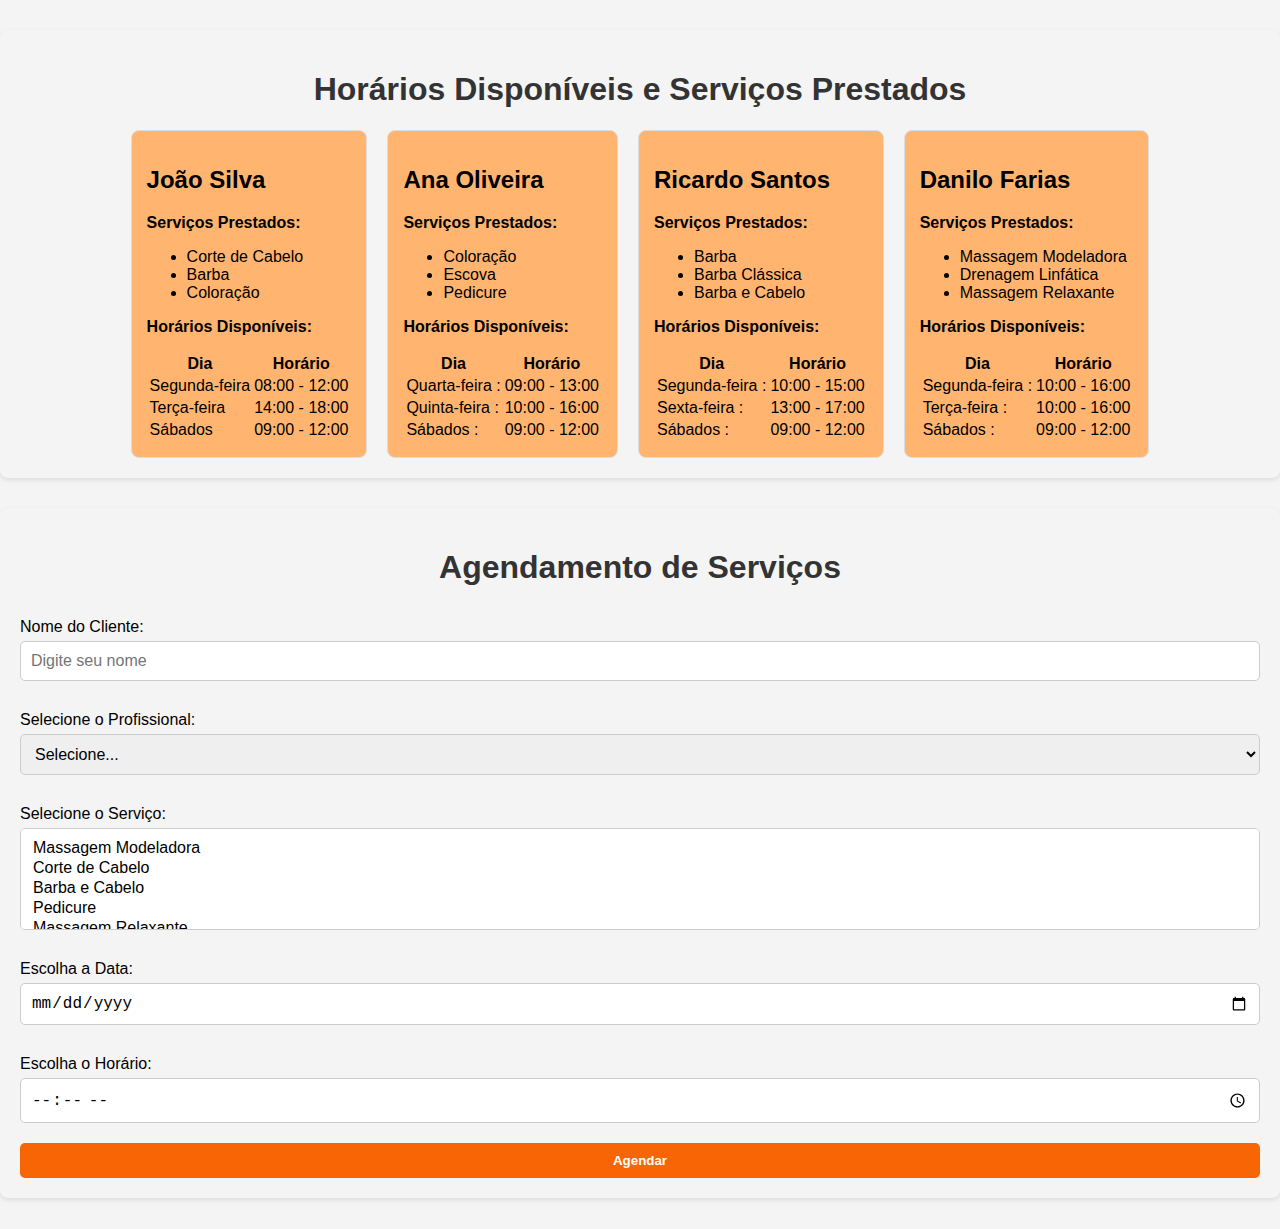
==== componentes/agendamento.html @ 88684b84 "Add files via upload" ====
<!DOCTYPE html>
<html lang="pt-BR">
<head>
    <meta charset="UTF-8">
    <meta name="viewport" content="width=device-width, initial-scale=1.0">
    <title>Agendamento de Serviços</title>
    <style>
        body {
            font-family: Arial, sans-serif;
            background-color: #f4f4f4;
            margin: 0;
            padding: 0;
        }
        .container {
            margin: 30px 0;
            padding: 20px;
            background-color: #f4f4f4;
            border-radius: 8px;
            box-shadow: 0 2px 5px rgba(0,0, 0, 0.1);
        }
        h1 {
            text-align: center;
            color: #333;
        }
        form {
            display: flex;
            flex-direction: column;
        }
        label {
            margin: 10px 0 5px;
        }
        input, select {
            padding: 10px;
            margin-bottom: 20px;
            border: 1px solid #ccc;
            border-radius: 5px;
            font-size: 16px;
        }
        button {
            padding: 10px;
            background-color: #f86504;
            color: white;
            border: none;
            border-radius: 5px;
            font-weight: bold;
            cursor: pointer;
        }
        button:hover {
            background-color: #ee8700;
        }
        .error {
            color: red;
            display: none;
            margin-bottom: 10px;
        }
        #resultado {
            margin-top: 20px;
            padding: 10px;
            background-color: #e0f7fa;
            border-radius: 4px;
            display: none;
        }
        .funcionarios {
            display: flex;
            gap: 20px;
            justify-content: center;
        }
        
        .funcionario {
            background-color: #ffb56f;
            border: 1px solid #ddd;
            padding: 15px;
            border-radius: 8px;
        }
    </style>
</head>
<body>
    <div class="container">
        <h1>Horários Disponíveis e Serviços Prestados</h1>
        <div class="funcionarios">
            <!-- Funcionário 1 -->
            <div class="funcionario">
                <h2>João Silva</h2>
                <p><strong>Serviços Prestados:</strong></p>
                <ul>
                    <li>Corte de Cabelo</li>
                    <li>Barba</li>
                    <li>Coloração</li>
                </ul>
                <p><strong>Horários Disponíveis:</strong></p>
                <table>
                    <tr>
                        <th>Dia</th>
                        <th>Horário</th>
                    </tr>
                    <tr>
                        <td>Segunda-feira</td>
                        <td>08:00 - 12:00</td>
                    </tr>
                    <tr>
                        <td>Terça-feira</td>
                        <td>14:00 - 18:00</td>
                    </tr>
                    <tr>
                        <td>Sábados</td>
                        <td>09:00 - 12:00</td>
                    </tr>
                </table>
            </div>

            <!-- Funcionário 2 -->
            <div class="funcionario">
                <h2>Ana Oliveira</h2>
                <p><strong>Serviços Prestados:</strong></p>
                <ul>
                    <li>Coloração</li>
                    <li>Escova</li>
                    <li>Pedicure</li>
                </ul>
                <p><strong>Horários Disponíveis:</strong></p>
                <table>
                    <tr>
                        <th>Dia</th>
                        <th>Horário</th>
                    </tr>
                    <tr>
                        <td>Quarta-feira :</td>
                        <td>09:00 - 13:00</td>
                    </tr>
                    <tr>
                        <td>Quinta-feira :</td>
                        <td>10:00 - 16:00</td>
                    </tr>
                    <tr>
                        <td>Sábados :</td>
                        <td>09:00 - 12:00</td>
                    </tr>
                </table>
            </div>
            <!-- funcionario 3 -->
            <div class="funcionario">
                <h2> Ricardo Santos</h2>
                <p><strong>Serviços Prestados:</strong></p>
                <ul>
                    <li>Barba</li>
                    <li>Barba Clássica </li>
                    <li>Barba e Cabelo</li>
                </ul>
                <p><strong>Horários Disponíveis:</strong></p>
                <table>
                    <tr>
                        <th>Dia</th>
                        <th>Horário</th>
                    </tr>
                    <tr>
                        <td>Segunda-feira :</td>
                        <td>10:00 - 15:00</td>
                    </tr>
                    <tr>
                        <td>Sexta-feira :</td>
                        <td>13:00 - 17:00</td>
                    </tr>
                    <tr>
                        <td>Sábados :</td>
                        <td>09:00 - 12:00</td>
                    </tr>
                </table>
            </div>
            <!-- funcionario 4 -->
            <div class="funcionario">
                <h2>Danilo Farias</h2>
                <p><strong>Serviços Prestados:</strong></p>
                <ul>
                    <li>Massagem Modeladora</li>
                    <li>Drenagem Linfática</li>
                    <li>Massagem Relaxante</li>
                </ul>
                <p><strong>Horários Disponíveis:</strong></p>
                <table>
                    <tr>
                        <th>Dia</th>
                        <th>Horário</th>
                    </tr>
                    <tr>
                        <td>Segunda-feira :</td>
                        <td>10:00 - 16:00</td>
                    </tr>
                    <tr>
                        <td>Terça-feira :</td>
                        <td>10:00 - 16:00</td>
                    </tr>
                    <tr>
                        <td>Sábados :</td>
                        <td>09:00 - 12:00</td>
                    </tr>
                </table>
            </div>
        </div>
    </div>

<div class="container">
    
    <h1>Agendamento de Serviços</h1>
    <form id="agendamentoForm">
        <label for="cliente">Nome do Cliente:</label>
        <input type="text" id="cliente" name="cliente" placeholder="Digite seu nome" required>

        <label for="profissional">Selecione o Profissional:</label>
        <select id="profissional" name="profissional" required>
            <option value="">Selecione...</option>
            <option value="Ana">Ana</option>
            <option value="Ricardo">Ricardo</option>
            <option value="João">João</option>
            <option value="Danilo">Danilo</option>
        </select>

        <label for="servico">Selecione o Serviço:</label>
        <select id="servico" name="servico" multiple required>
            <option value="Massagem Modeladora|30">Massagem Modeladora</option>
            <option value="Corte de Cabelo|45">Corte de Cabelo</option>
            <option value="Barba e Cabelo|50">Barba e Cabelo </option>
            <option value="Pedicure|45">Pedicure </option>
            <option value="Massagem Relaxante|90">Massagem Relaxante </option>
        </select>

        <label for="data">Escolha a Data:</label>
        <input type="date" id="data" name="data" required>

        <label for="hora">Escolha o Horário:</label>
        <input type="time" id="hora" name="hora" required>

        <p class="error" id="error-message">Por favor, preencha todos os campos corretamente!</p>

        <button type="submit">Agendar</button>
    </form>
    <div id="resultado"></div>
    


    </div>
</div>


<script>

    function calcularDuracaoTotal(servicos){
        return servicos.reduce((total, servico) => {
            const duracao = parseInt(servico.split('|')[1],10);
            return total + duracao;
        }, 0);
    }
    function verificarConflito(horaInicial, duracaoTotal) {
        const [horas, minutos] = horaInicial.split(':').map(Number);
        const horaFinal = new Date();
        horaFinal.setHours(horas);
        horaFinal.setMinutes(minutos + duracaoTotal);

        if (horaFinal.getHours() >= 18) {
            return true;
        }
        return false;
    }

        document.getElementById("agendamentoForm").addEventListener("submit", function(event) {
        event.preventDefault();

        const cliente = document.getElementById("cliente").value;
        const profissional = document.getElementById("profissional").value;
        const servicosSelecionados = Array.from(document.getElementById("servico").selectedOptions).map(option => option.value);
        const data = document.getElementById("data").value;
        const hora = document.getElementById("hora").value;
        const errorMessage = document.getElementById("error-message");
        const resultado = document.getElementById("resultado");

        // Validação básica
        if (cliente === "" || profissional === "" ||servicosSelecionados.length === 0|| data === "" || hora === "") {
            errorMessage.style.display = "block";
        } 

        const duracaoTotal = calcularDuracaoTotal(servicosSelecionados);

        if (verificarConflito(hora, duracaoTotal)){
            alert("CONFLITO DE HORÁRIO! ESCOLA OUTRO HORÁRIO");
            return;
        }
       

        errorMessage.style.display = "none";
        resultado.innerHTML = `<strong>Agendamento realizado com sucesso!</strong><br>
            Cliente: ${cliente}<br>
            Profissional : ${profissional}<br>
            Serviços: ${servicosSelecionados.map(s => s.split('|')[0]).join(', ')}<br>
            Data: ${data}<br>
            Horário: ${hora}
            Duração Total: ${duracaoTotal} minutos`;
        resultado.style.display = "block";

    });
</script>

</body>
</html>
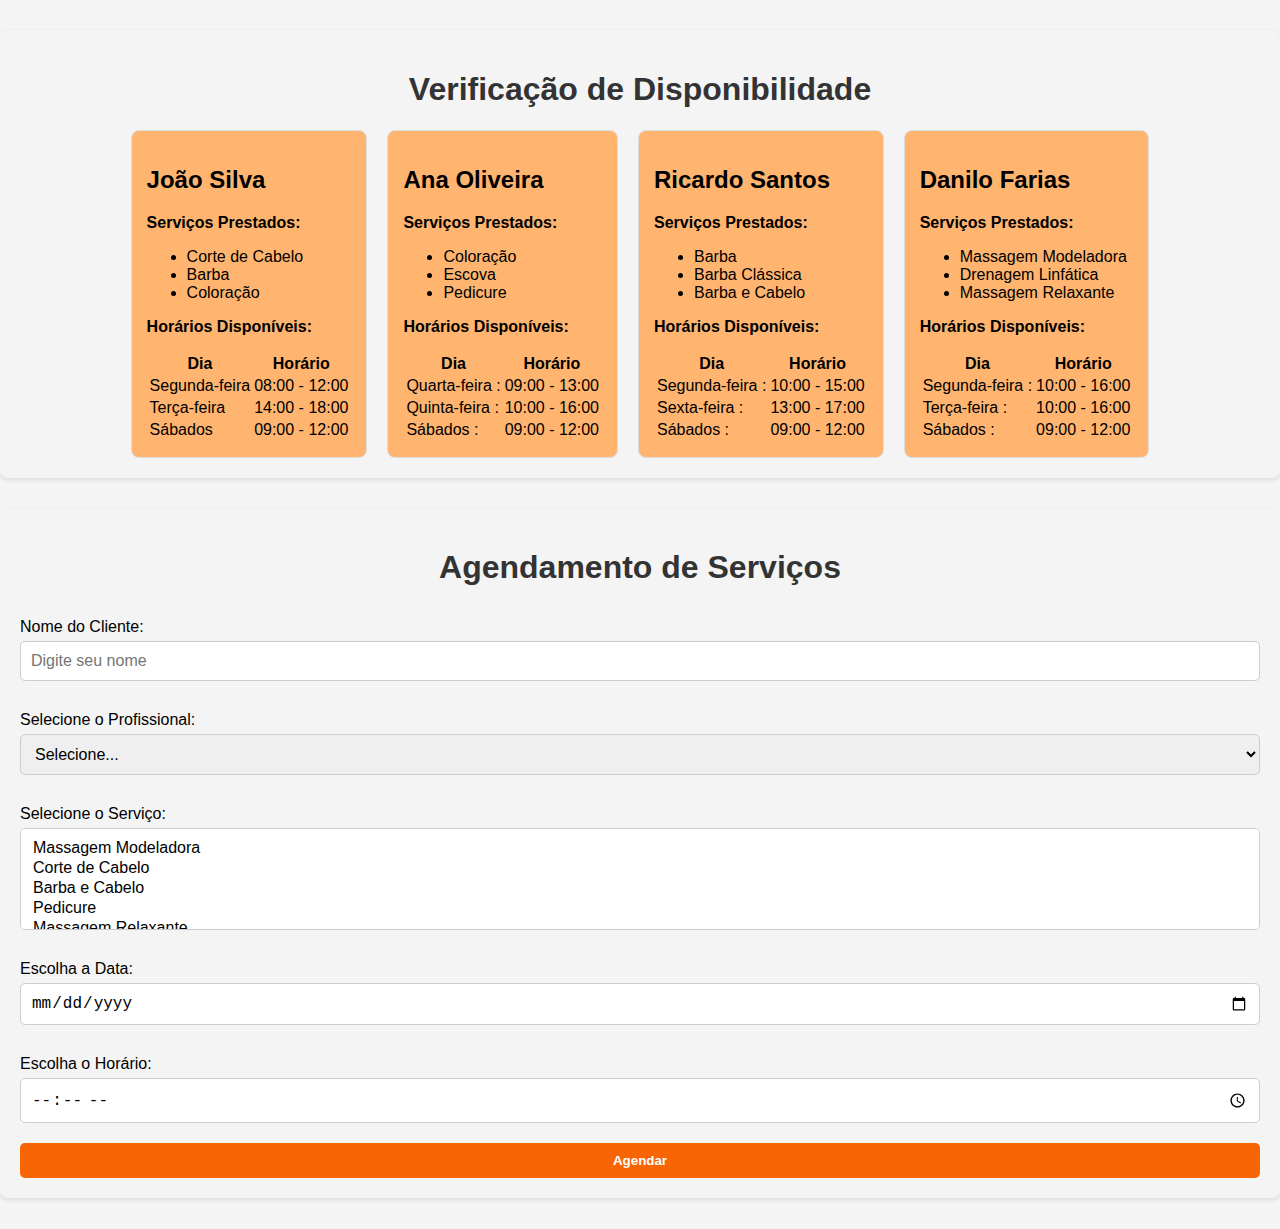
==== commit 55ffdebe: "agendamento.html" ====
--- a/componentes/agendamento.html
+++ b/componentes/agendamento.html
@@ -76,7 +76,7 @@
 </head>
 <body>
     <div class="container">
-        <h1>Horários Disponíveis e Serviços Prestados</h1>
+        <h1>Verificação de Disponibilidade</h1>
         <div class="funcionarios">
             <!-- Funcionário 1 -->
             <div class="funcionario">
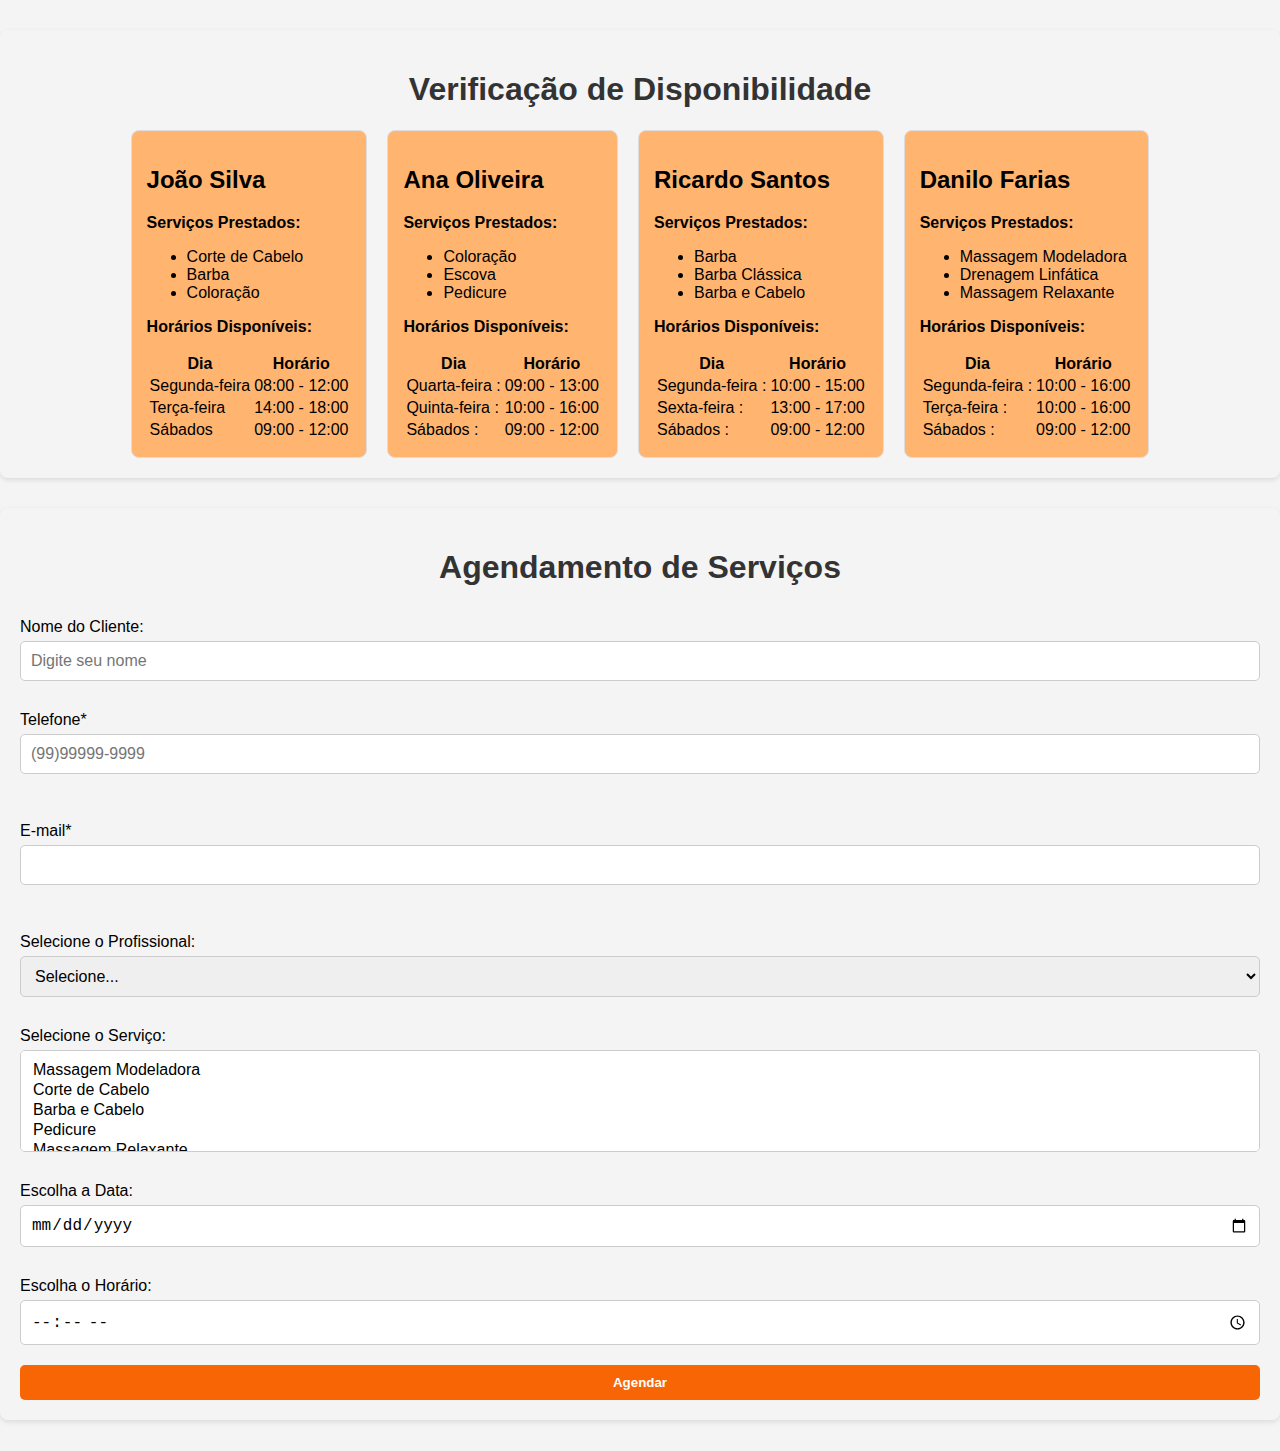
==== commit abe45fe7: "agendamento.html" ====
--- a/componentes/agendamento.html
+++ b/componentes/agendamento.html
@@ -205,6 +205,12 @@
         <label for="cliente">Nome do Cliente:</label>
         <input type="text" id="cliente" name="cliente" placeholder="Digite seu nome" required>
 
+        <label for="telefone">Telefone*</label>
+        <input type="tel" id="telefone" name= "telefone" placeholder="(99)99999-9999"><br>
+
+        <label for="email">E-mail*</label>
+        <input type="email" id="email" name= "email" required><br>
+
         <label for="profissional">Selecione o Profissional:</label>
         <select id="profissional" name="profissional" required>
             <option value="">Selecione...</option>
@@ -265,6 +271,8 @@
         event.preventDefault();
 
         const cliente = document.getElementById("cliente").value;
+        const telefone = document.getElementById('telefone').value;
+        const email = document.getElementById('email').value;
         const profissional = document.getElementById("profissional").value;
         const servicosSelecionados = Array.from(document.getElementById("servico").selectedOptions).map(option => option.value);
         const data = document.getElementById("data").value;
@@ -273,7 +281,7 @@
         const resultado = document.getElementById("resultado");
 
         // Validação básica
-        if (cliente === "" || profissional === "" ||servicosSelecionados.length === 0|| data === "" || hora === "") {
+        if (cliente === "" || profissional === "" ||servicosSelecionados.length === 0|| data === "" || hora === "" || telefone === "" || email == "") {
             errorMessage.style.display = "block";
         } 
 
@@ -288,6 +296,8 @@
         errorMessage.style.display = "none";
         resultado.innerHTML = `<strong>Agendamento realizado com sucesso!</strong><br>
             Cliente: ${cliente}<br>
+            Telefone : ${telefone}<br>
+            E-mail : ${email}<br>
             Profissional : ${profissional}<br>
             Serviços: ${servicosSelecionados.map(s => s.split('|')[0]).join(', ')}<br>
             Data: ${data}<br>
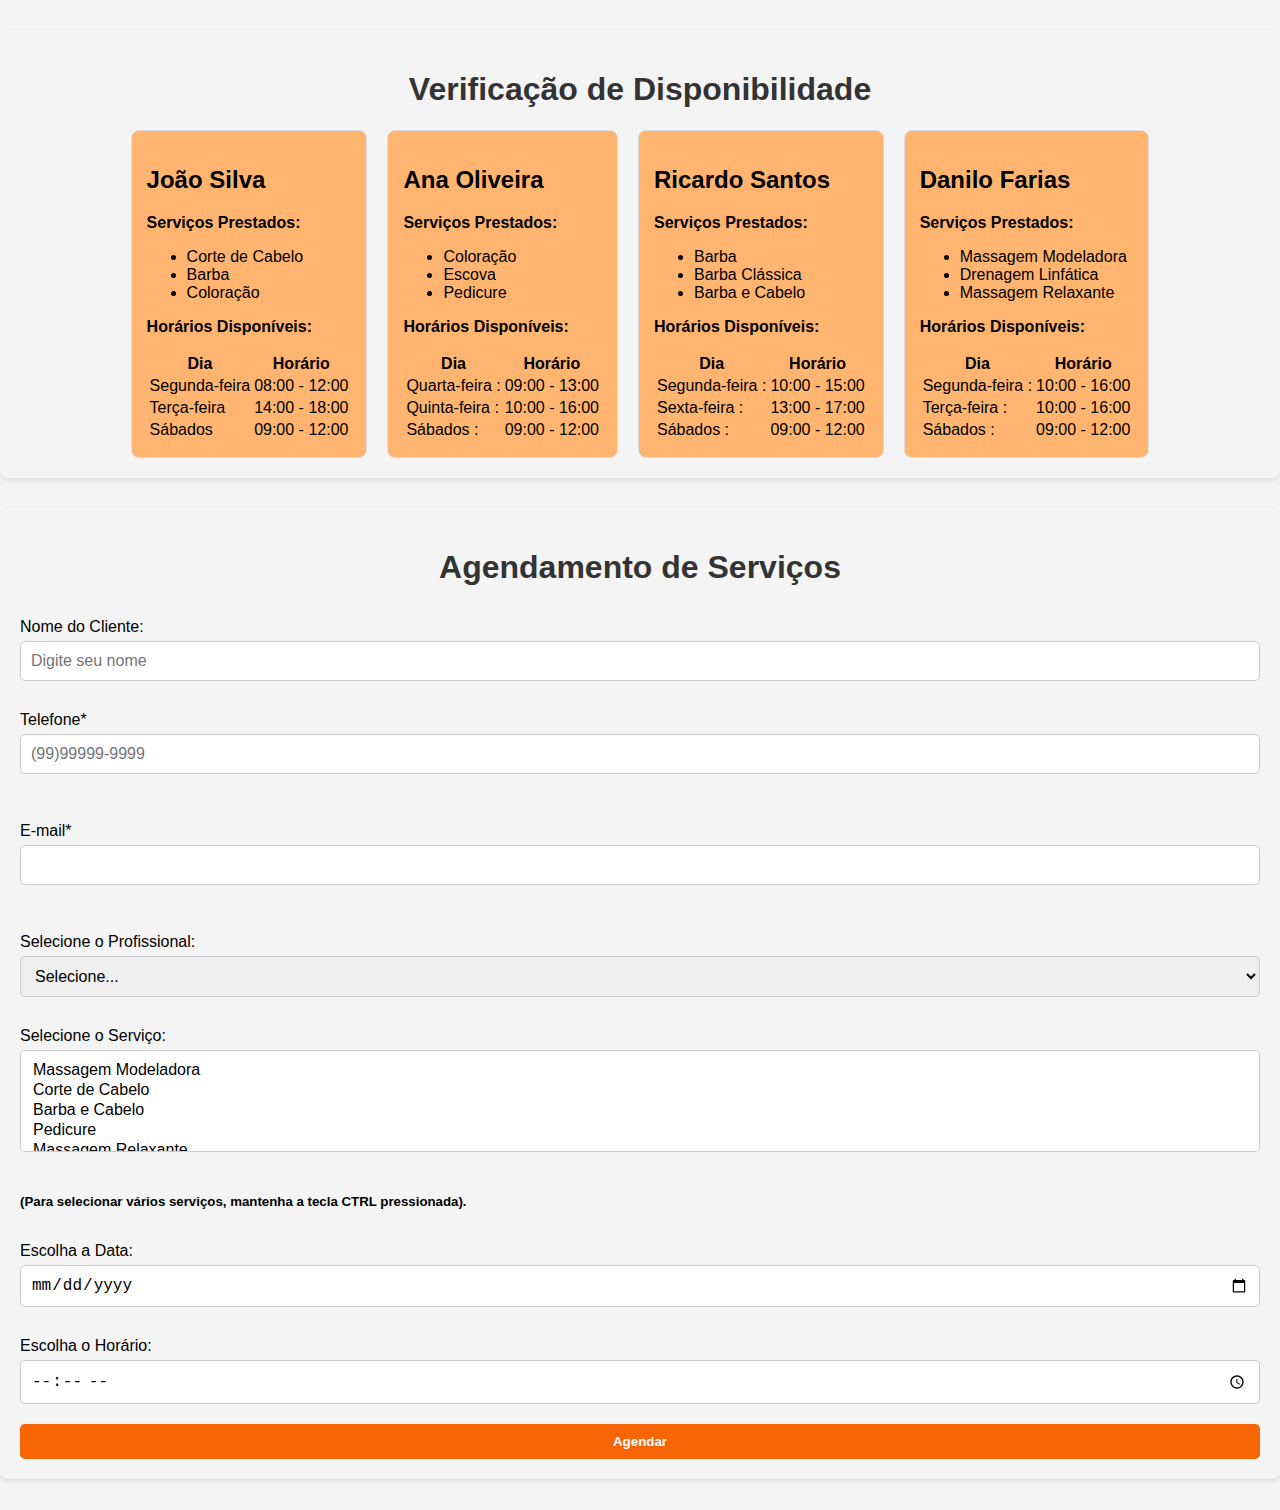
==== commit 20643ab8: "agendamento.html" ====
--- a/componentes/agendamento.html
+++ b/componentes/agendamento.html
@@ -228,6 +228,7 @@
             <option value="Pedicure|45">Pedicure </option>
             <option value="Massagem Relaxante|90">Massagem Relaxante </option>
         </select>
+        <h5>(Para selecionar vários serviços, mantenha a tecla CTRL pressionada).</h5>
 
         <label for="data">Escolha a Data:</label>
         <input type="date" id="data" name="data" required>
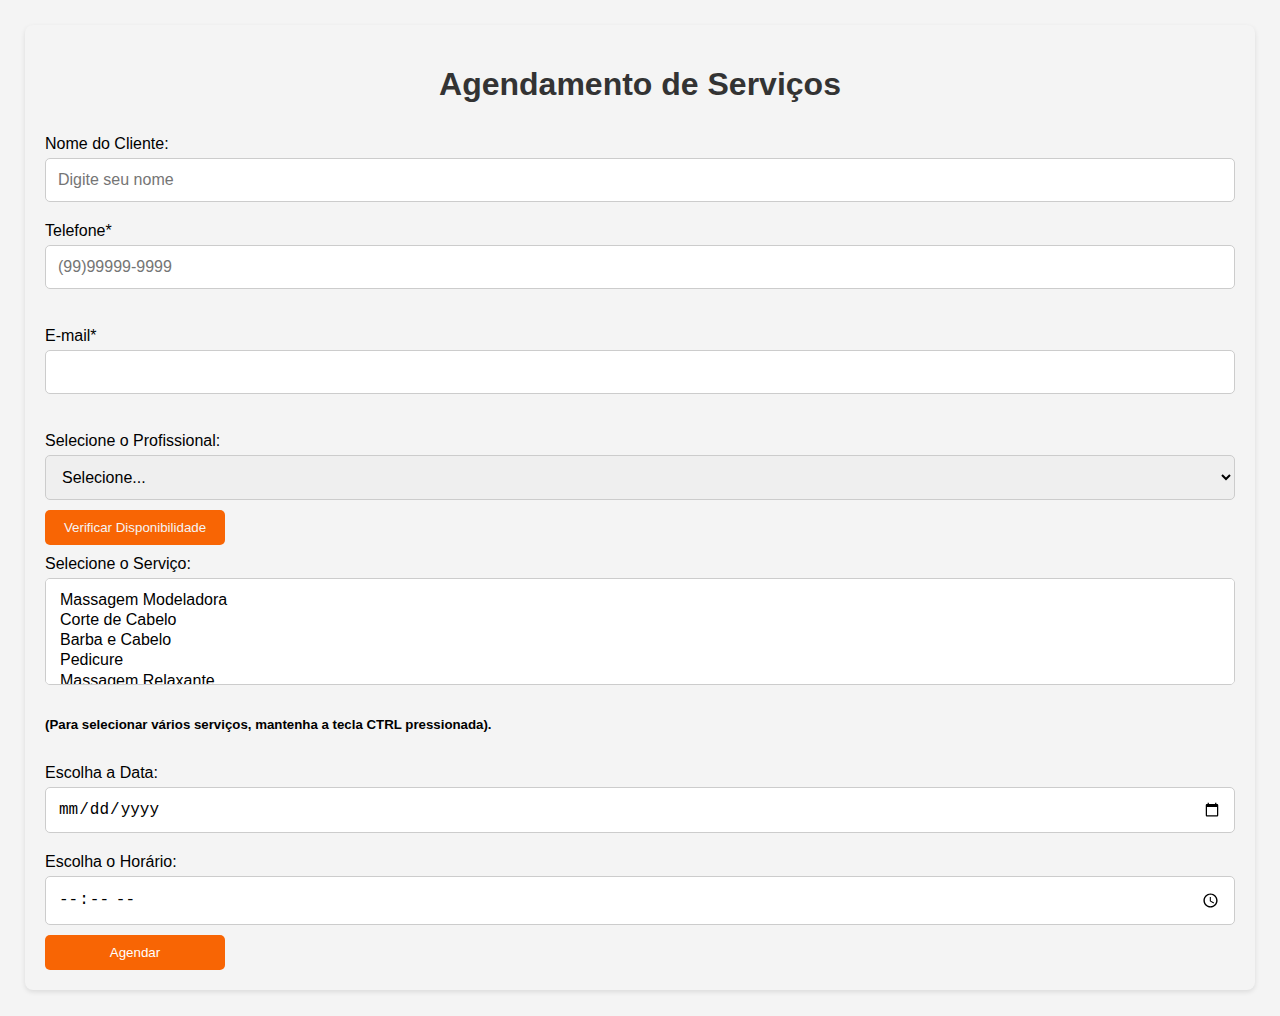
==== commit 90f0463d: "moficações" ====
--- a/componentes/agendamento.html
+++ b/componentes/agendamento.html
@@ -3,6 +3,7 @@
 <head>
     <meta charset="UTF-8">
     <meta name="viewport" content="width=device-width, initial-scale=1.0">
+    <link rel="shortcut icon" href="favicon.ico" type="image/x-icon">
     <title>Agendamento de Serviços</title>
     <style>
         body {
@@ -12,7 +13,7 @@
             padding: 0;
         }
         .container {
-            margin: 30px 0;
+            margin: 25px;
             padding: 20px;
             background-color: #f4f4f4;
             border-radius: 8px;
@@ -30,8 +31,8 @@
             margin: 10px 0 5px;
         }
         input, select {
-            padding: 10px;
-            margin-bottom: 20px;
+            padding: 12px;
+            margin-bottom: 10px;
             border: 1px solid #ccc;
             border-radius: 5px;
             font-size: 16px;
@@ -42,8 +43,8 @@
             color: white;
             border: none;
             border-radius: 5px;
-            font-weight: bold;
             cursor: pointer;
+            width: 180px;
         }
         button:hover {
             background-color: #ee8700;
@@ -60,143 +61,13 @@
             border-radius: 4px;
             display: none;
         }
-        .funcionarios {
-            display: flex;
-            gap: 20px;
-            justify-content: center;
-        }
-        
-        .funcionario {
-            background-color: #ffb56f;
-            border: 1px solid #ddd;
-            padding: 15px;
-            border-radius: 8px;
+        a{
+            text-decoration: none;
+            color: #f4f4f4;
         }
     </style>
 </head>
 <body>
-    <div class="container">
-        <h1>Verificação de Disponibilidade</h1>
-        <div class="funcionarios">
-            <!-- Funcionário 1 -->
-            <div class="funcionario">
-                <h2>João Silva</h2>
-                <p><strong>Serviços Prestados:</strong></p>
-                <ul>
-                    <li>Corte de Cabelo</li>
-                    <li>Barba</li>
-                    <li>Coloração</li>
-                </ul>
-                <p><strong>Horários Disponíveis:</strong></p>
-                <table>
-                    <tr>
-                        <th>Dia</th>
-                        <th>Horário</th>
-                    </tr>
-                    <tr>
-                        <td>Segunda-feira</td>
-                        <td>08:00 - 12:00</td>
-                    </tr>
-                    <tr>
-                        <td>Terça-feira</td>
-                        <td>14:00 - 18:00</td>
-                    </tr>
-                    <tr>
-                        <td>Sábados</td>
-                        <td>09:00 - 12:00</td>
-                    </tr>
-                </table>
-            </div>
-
-            <!-- Funcionário 2 -->
-            <div class="funcionario">
-                <h2>Ana Oliveira</h2>
-                <p><strong>Serviços Prestados:</strong></p>
-                <ul>
-                    <li>Coloração</li>
-                    <li>Escova</li>
-                    <li>Pedicure</li>
-                </ul>
-                <p><strong>Horários Disponíveis:</strong></p>
-                <table>
-                    <tr>
-                        <th>Dia</th>
-                        <th>Horário</th>
-                    </tr>
-                    <tr>
-                        <td>Quarta-feira :</td>
-                        <td>09:00 - 13:00</td>
-                    </tr>
-                    <tr>
-                        <td>Quinta-feira :</td>
-                        <td>10:00 - 16:00</td>
-                    </tr>
-                    <tr>
-                        <td>Sábados :</td>
-                        <td>09:00 - 12:00</td>
-                    </tr>
-                </table>
-            </div>
-            <!-- funcionario 3 -->
-            <div class="funcionario">
-                <h2> Ricardo Santos</h2>
-                <p><strong>Serviços Prestados:</strong></p>
-                <ul>
-                    <li>Barba</li>
-                    <li>Barba Clássica </li>
-                    <li>Barba e Cabelo</li>
-                </ul>
-                <p><strong>Horários Disponíveis:</strong></p>
-                <table>
-                    <tr>
-                        <th>Dia</th>
-                        <th>Horário</th>
-                    </tr>
-                    <tr>
-                        <td>Segunda-feira :</td>
-                        <td>10:00 - 15:00</td>
-                    </tr>
-                    <tr>
-                        <td>Sexta-feira :</td>
-                        <td>13:00 - 17:00</td>
-                    </tr>
-                    <tr>
-                        <td>Sábados :</td>
-                        <td>09:00 - 12:00</td>
-                    </tr>
-                </table>
-            </div>
-            <!-- funcionario 4 -->
-            <div class="funcionario">
-                <h2>Danilo Farias</h2>
-                <p><strong>Serviços Prestados:</strong></p>
-                <ul>
-                    <li>Massagem Modeladora</li>
-                    <li>Drenagem Linfática</li>
-                    <li>Massagem Relaxante</li>
-                </ul>
-                <p><strong>Horários Disponíveis:</strong></p>
-                <table>
-                    <tr>
-                        <th>Dia</th>
-                        <th>Horário</th>
-                    </tr>
-                    <tr>
-                        <td>Segunda-feira :</td>
-                        <td>10:00 - 16:00</td>
-                    </tr>
-                    <tr>
-                        <td>Terça-feira :</td>
-                        <td>10:00 - 16:00</td>
-                    </tr>
-                    <tr>
-                        <td>Sábados :</td>
-                        <td>09:00 - 12:00</td>
-                    </tr>
-                </table>
-            </div>
-        </div>
-    </div>
 
 <div class="container">
     
@@ -219,6 +90,7 @@
             <option value="João">João</option>
             <option value="Danilo">Danilo</option>
         </select>
+        <button><a href="disponibilidade.html">Verificar Disponibilidade</a></button>
 
         <label for="servico">Selecione o Serviço:</label>
         <select id="servico" name="servico" multiple required>
@@ -241,73 +113,64 @@
         <button type="submit">Agendar</button>
     </form>
     <div id="resultado"></div>
-    
-
-
     </div>
 </div>
+<script>
+    function calcularDuracaoTotal(servicos){
+    return servicos.reduce((total, servico) => {
+        const duracao = parseInt(servico.split('|')[1],10);
+        return total + duracao;
+    }, 0);
+}
+function verificarConflito(horaInicial, duracaoTotal) {
+    const [horas, minutos] = horaInicial.split(':').map(Number);
+    const horaFinal = new Date();
+    horaFinal.setHours(horas);
+    horaFinal.setMinutes(minutos + duracaoTotal);
 
+    if (horaFinal.getHours() >= 18) {
+        return true;
+    }
+    return false;
+}
 
-<script>
+    document.getElementById("agendamentoForm").addEventListener("submit", function(event) {
+    event.preventDefault();
 
-    function calcularDuracaoTotal(servicos){
-        return servicos.reduce((total, servico) => {
-            const duracao = parseInt(servico.split('|')[1],10);
-            return total + duracao;
-        }, 0);
+    const cliente = document.getElementById("cliente").value;
+    const profissional = document.getElementById("profissional").value;
+    const telefone = document.getElementById('telefone').value;
+    const servicosSelecionados = Array.from(document.getElementById("servico").selectedOptions).map(option => option.value);
+    const data = document.getElementById("data").value;
+    const hora = document.getElementById("hora").value;
+    const errorMessage = document.getElementById("error-message");
+    const resultado = document.getElementById("resultado");
+
+    // Validação básica
+    if (cliente === "" || profissional === "" ||servicosSelecionados.length === 0|| data === "" || hora === "" || telefone ==="") {
+        errorMessage.style.display = "block";
+    } 
+
+    const duracaoTotal = calcularDuracaoTotal(servicosSelecionados);
+
+    if (verificarConflito(hora, duracaoTotal)){
+        alert("CONFLITO DE HORÁRIO! ESCOLA OUTRO HORÁRIO");
+        return;
     }
-    function verificarConflito(horaInicial, duracaoTotal) {
-        const [horas, minutos] = horaInicial.split(':').map(Number);
-        const horaFinal = new Date();
-        horaFinal.setHours(horas);
-        horaFinal.setMinutes(minutos + duracaoTotal);
+   
 
-        if (horaFinal.getHours() >= 18) {
-            return true;
-        }
-        return false;
-    }
+    errorMessage.style.display = "none";
+    resultado.innerHTML = `<strong>Agendamento realizado com sucesso! um E-mail será enviado com as informações do seu agendamento</strong><br>
+        Cliente: ${cliente}<br>
+        Telefone : ${telefone}<br>
+        Profissional : ${profissional}<br>
+        Serviços: ${servicosSelecionados.map(s => s.split('|')[0]).join(', ')}<br>
+        Data: ${data}<br>
+        Horário: ${hora}
+        Duração Total: ${duracaoTotal} minutos`;
+    resultado.style.display = "block";
 
-        document.getElementById("agendamentoForm").addEventListener("submit", function(event) {
-        event.preventDefault();
-
-        const cliente = document.getElementById("cliente").value;
-        const telefone = document.getElementById('telefone').value;
-        const email = document.getElementById('email').value;
-        const profissional = document.getElementById("profissional").value;
-        const servicosSelecionados = Array.from(document.getElementById("servico").selectedOptions).map(option => option.value);
-        const data = document.getElementById("data").value;
-        const hora = document.getElementById("hora").value;
-        const errorMessage = document.getElementById("error-message");
-        const resultado = document.getElementById("resultado");
-
-        // Validação básica
-        if (cliente === "" || profissional === "" ||servicosSelecionados.length === 0|| data === "" || hora === "" || telefone === "" || email == "") {
-            errorMessage.style.display = "block";
-        } 
-
-        const duracaoTotal = calcularDuracaoTotal(servicosSelecionados);
-
-        if (verificarConflito(hora, duracaoTotal)){
-            alert("CONFLITO DE HORÁRIO! ESCOLA OUTRO HORÁRIO");
-            return;
-        }
-       
-
-        errorMessage.style.display = "none";
-        resultado.innerHTML = `<strong>Agendamento realizado com sucesso!</strong><br>
-            Cliente: ${cliente}<br>
-            Telefone : ${telefone}<br>
-            E-mail : ${email}<br>
-            Profissional : ${profissional}<br>
-            Serviços: ${servicosSelecionados.map(s => s.split('|')[0]).join(', ')}<br>
-            Data: ${data}<br>
-            Horário: ${hora}
-            Duração Total: ${duracaoTotal} minutos`;
-        resultado.style.display = "block";
-
-    });
+});
 </script>
-
 </body>
 </html>
